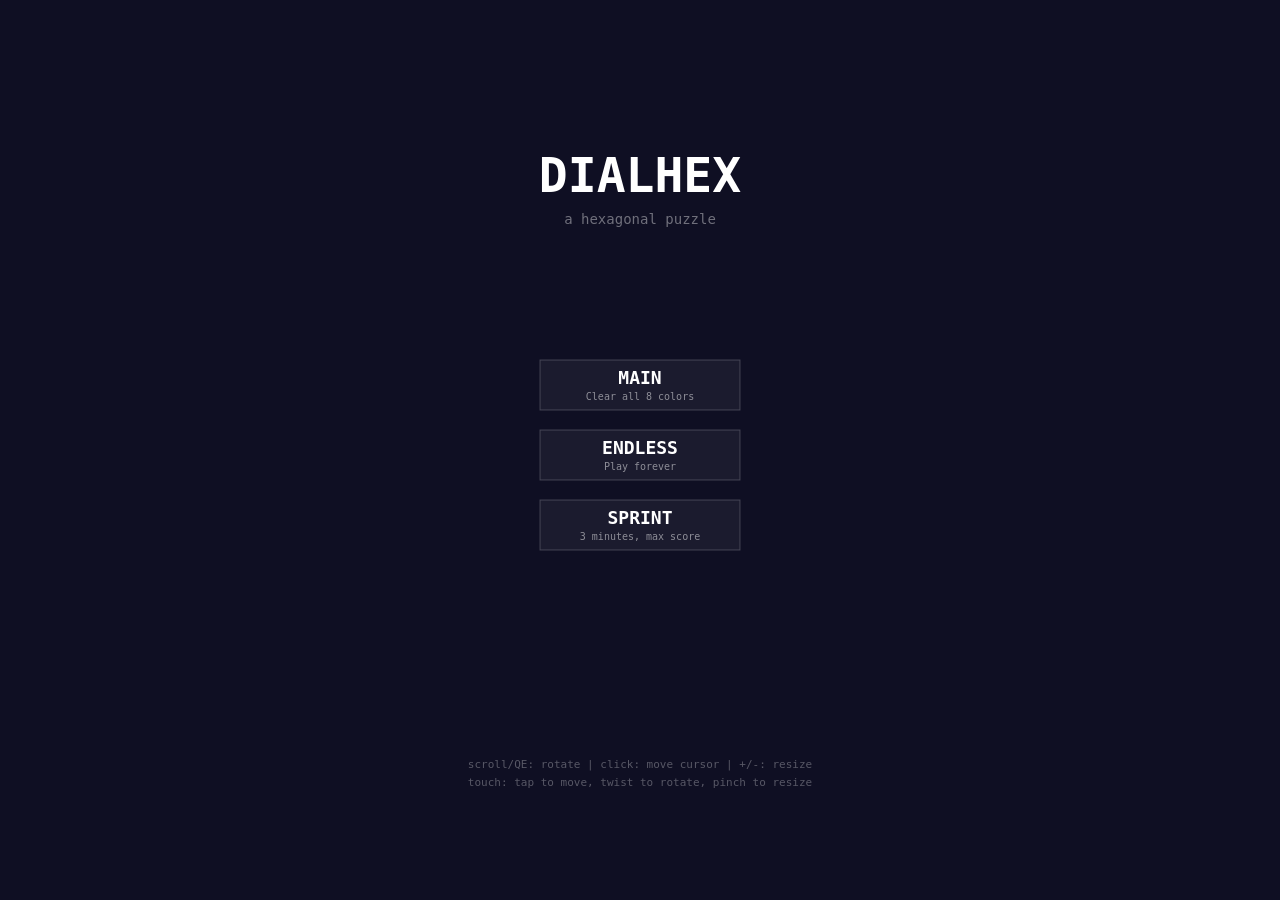
==== index.html @ 10b9d660 "Initial commit" ====
<!DOCTYPE html>
<html lang="en">
<head>
  <meta charset="UTF-8">
  <meta name="viewport" content="width=device-width, initial-scale=1.0, user-scalable=no, viewport-fit=cover">
  <meta name="apple-mobile-web-app-capable" content="yes">
  <meta name="apple-mobile-web-app-status-bar-style" content="black-translucent">
  <meta name="theme-color" content="#0f0f23">
  <link rel="manifest" href="manifest.json">
  <title>Dialhex</title>
  <style>
    * {
      margin: 0;
      padding: 0;
      box-sizing: border-box;
    }
    html, body {
      width: 100%;
      height: 100%;
      overflow: hidden;
      background: #0f0f23;
      touch-action: none;
      -webkit-touch-callout: none;
      -webkit-user-select: none;
      user-select: none;
    }
    canvas {
      display: block;
      width: 100%;
      height: 100%;
    }
    #loading {
      position: fixed;
      top: 0; left: 0; right: 0; bottom: 0;
      display: flex;
      align-items: center;
      justify-content: center;
      background: #0f0f23;
      color: rgba(255, 255, 255, 0.4);
      font-family: monospace;
      font-size: 14px;
      z-index: 10;
      transition: opacity 0.3s;
    }
    #loading.hidden {
      opacity: 0;
      pointer-events: none;
    }
    @keyframes pulse {
      0%, 100% { opacity: 0.4; }
      50% { opacity: 1; }
    }
    #loading span {
      animation: pulse 1.5s ease-in-out infinite;
    }
  </style>
</head>
<body>
  <div id="loading"><span>loading...</span></div>
  <canvas id="gameCanvas"></canvas>
  <script type="module">
    import './main.js';
    // Hide loading screen once module is loaded
    document.getElementById('loading').classList.add('hidden');
    setTimeout(() => document.getElementById('loading').remove(), 300);
  </script>
</body>
</html>
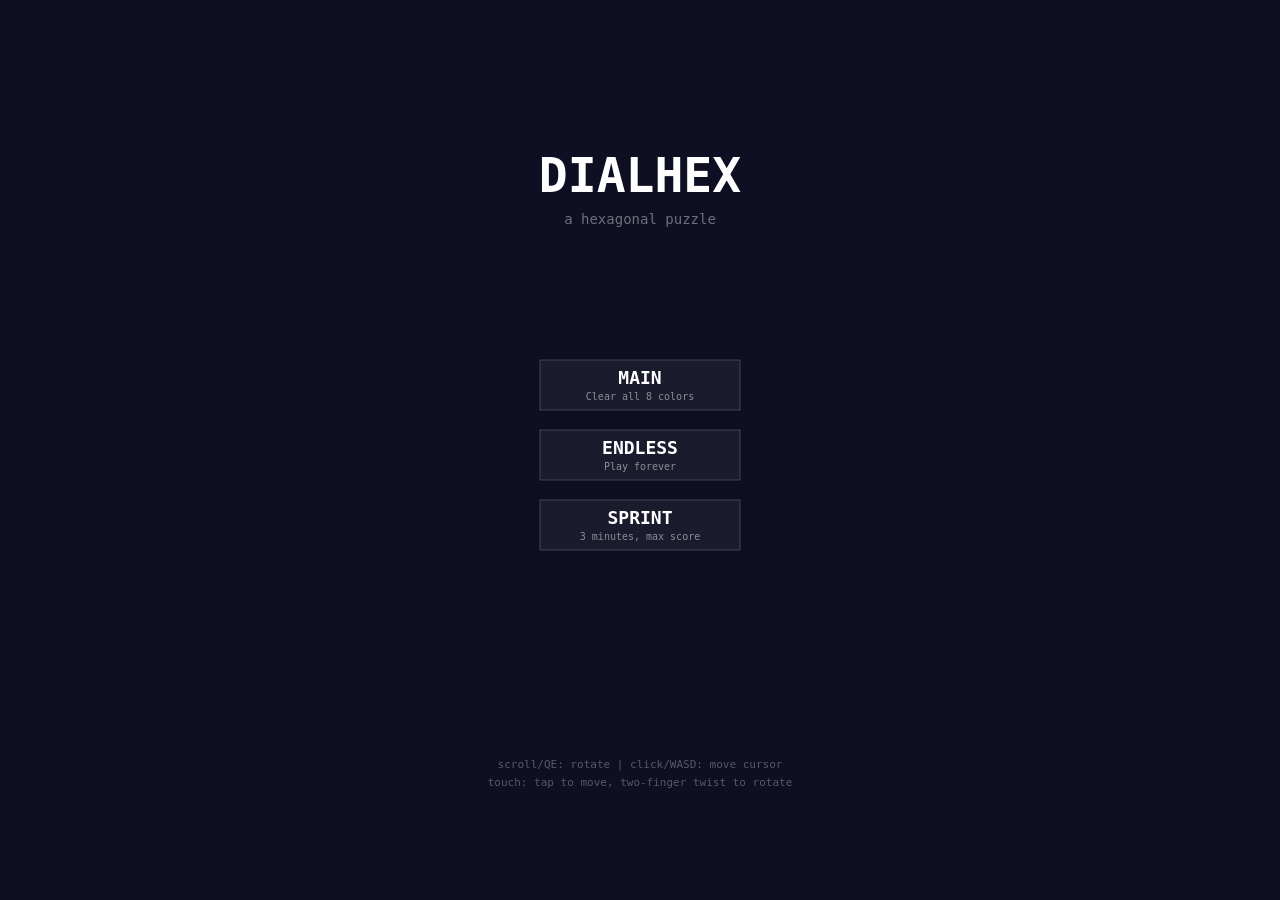
==== commit f3c7bc9d: "Fix touch: add touch-action:none to canvas, prevent ghost clicks The canvas element was missing touc" ====
--- a/index.html
+++ b/index.html
@@ -28,6 +28,7 @@
       display: block;
       width: 100%;
       height: 100%;
+      touch-action: none;
     }
     #loading {
       position: fixed;
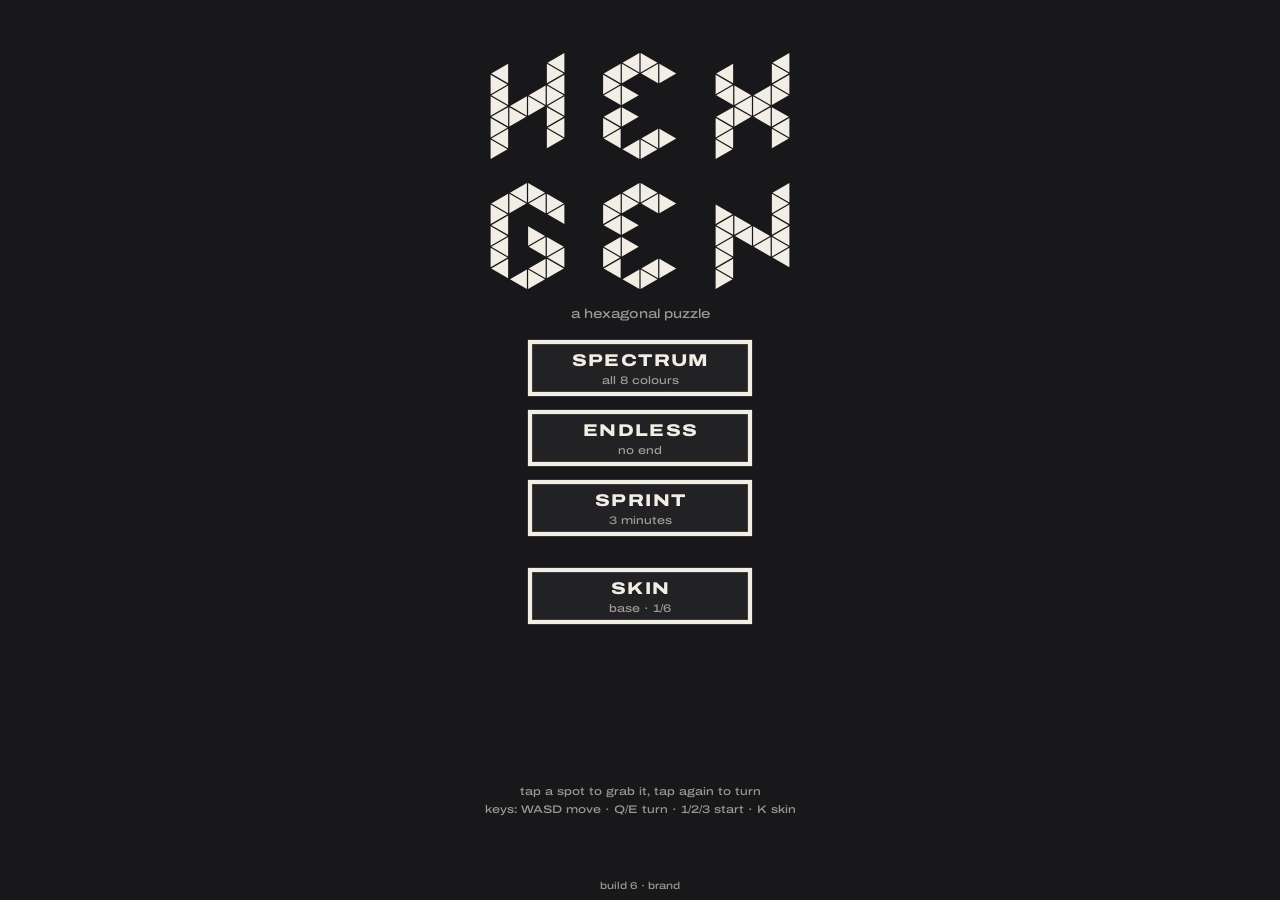
==== commit 4c6c645a: "Hexgen: skins, fonts and new web UI; iOS online co-op, versus, TV and store kit Brings in the work t" ====
--- a/index.html
+++ b/index.html
@@ -5,9 +5,13 @@
   <meta name="viewport" content="width=device-width, initial-scale=1.0, user-scalable=no, viewport-fit=cover">
   <meta name="apple-mobile-web-app-capable" content="yes">
   <meta name="apple-mobile-web-app-status-bar-style" content="black-translucent">
-  <meta name="theme-color" content="#0f0f23">
+  <meta name="theme-color" content="#18181A">
   <link rel="manifest" href="manifest.json">
   <title>Dialhex</title>
+  <link rel="preload" href="skins.json" as="fetch" crossorigin>
+  <link rel="preload" href="fonts/DialhexArchivoExpanded-ExtraBold.woff2" as="font" type="font/woff2" crossorigin>
+  <link rel="preload" href="fonts/DialhexArchivoExpanded-Medium.woff2" as="font" type="font/woff2" crossorigin>
+  <link rel="preload" href="fonts/DialhexJetBrainsMono-Bold.woff2" as="font" type="font/woff2" crossorigin>
   <style>
     * {
       margin: 0;
@@ -18,7 +22,7 @@
       width: 100%;
       height: 100%;
       overflow: hidden;
-      background: #0f0f23;
+      background: #18181A;
       touch-action: none;
       -webkit-touch-callout: none;
       -webkit-user-select: none;
@@ -36,10 +40,11 @@
       display: flex;
       align-items: center;
       justify-content: center;
-      background: #0f0f23;
-      color: rgba(255, 255, 255, 0.4);
-      font-family: monospace;
-      font-size: 14px;
+      background: #18181A;
+      color: #F2EEE6;
+      font-family: system-ui, sans-serif;
+      font-weight: 500;
+      font-size: 13px;
       z-index: 10;
       transition: opacity 0.3s;
     }
@@ -57,11 +62,11 @@
   </style>
 </head>
 <body>
-  <div id="loading"><span>loading...</span></div>
+  <div id="loading"><span>loading</span></div>
   <canvas id="gameCanvas"></canvas>
   <script type="module">
     import './main.js';
-    // Hide loading screen once module is loaded
+    // main.js waits for skins.json and the fonts, so this runs once they're ready
     document.getElementById('loading').classList.add('hidden');
     setTimeout(() => document.getElementById('loading').remove(), 300);
   </script>
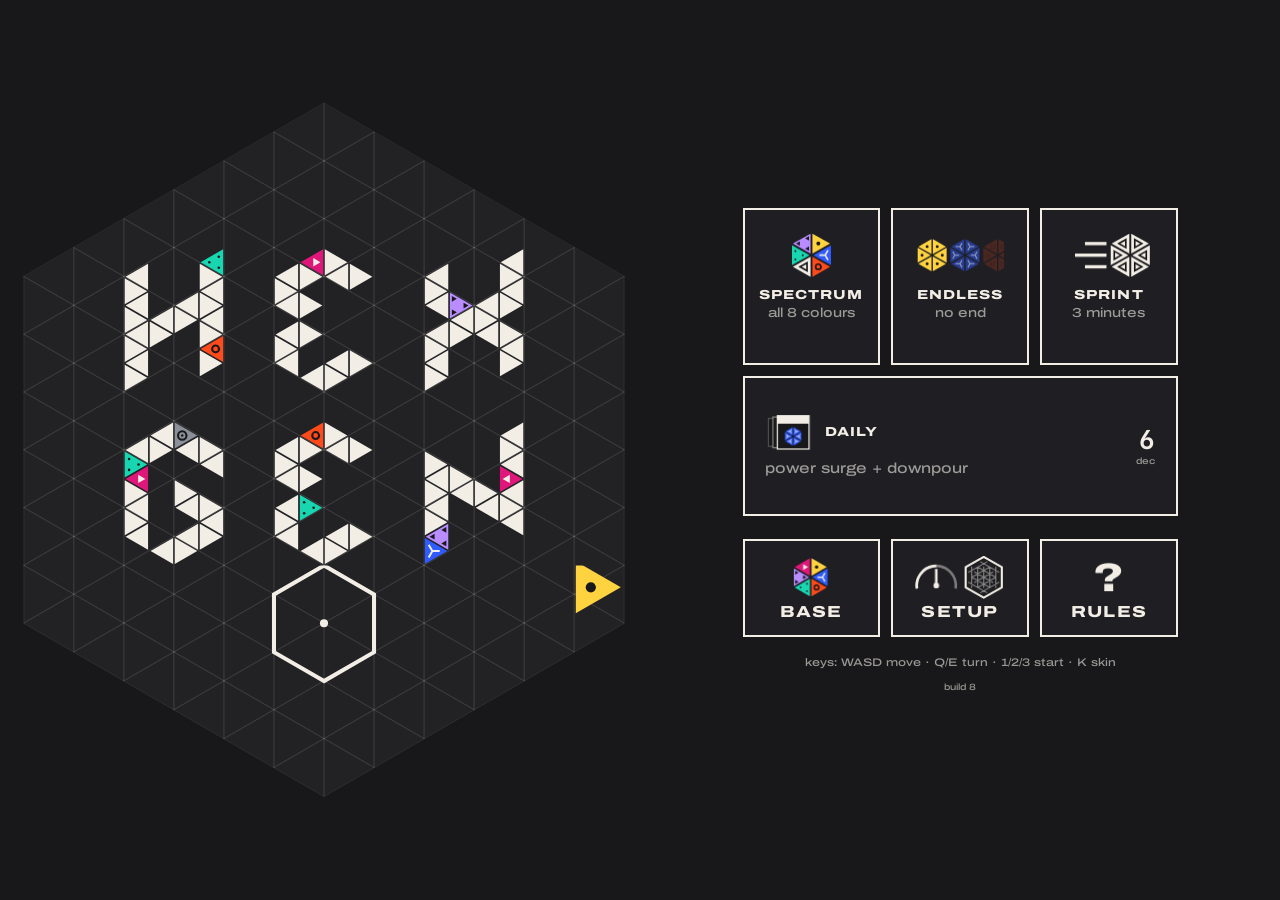
==== commit 9d16d659: "Bring the iOS app's UI and rules to the web game Replace the canvas menu with HTML menus and cards, " ====
--- a/index.html
+++ b/index.html
@@ -8,6 +8,7 @@
   <meta name="theme-color" content="#18181A">
   <link rel="manifest" href="manifest.json">
   <title>Dialhex</title>
+  <link rel="stylesheet" href="ui.css">
   <link rel="preload" href="skins.json" as="fetch" crossorigin>
   <link rel="preload" href="fonts/DialhexArchivoExpanded-ExtraBold.woff2" as="font" type="font/woff2" crossorigin>
   <link rel="preload" href="fonts/DialhexArchivoExpanded-Medium.woff2" as="font" type="font/woff2" crossorigin>
@@ -63,7 +64,10 @@
 </head>
 <body>
   <div id="loading"><span>loading</span></div>
-  <canvas id="gameCanvas"></canvas>
+  <canvas id="gameCanvas" aria-label="the bin"></canvas>
+  <div id="ui"></div>
+  <canvas id="fx" aria-hidden="true"></canvas>
+  <div id="announce" role="status" aria-live="polite"></div>
   <script type="module">
     import './main.js';
     // main.js waits for skins.json and the fonts, so this runs once they're ready
--- a/ui.css
+++ b/ui.css
@@ -0,0 +1,638 @@
+/* ui.css — Menus and cards. Colours and fonts come from the active skin (skins.js sets them). */
+
+:root {
+  --bg: #18181A;
+  --bg-rgb: 24, 24, 26;
+  --empty: #222225;
+  --empty-rgb: 34, 34, 37;
+  --ink: #F2EEE6;
+  --ink-rgb: 242, 238, 230;
+  --ink-dim: rgba(var(--ink-rgb), 0.6);
+  --font-display: system-ui;
+  --font-text: system-ui;
+  --font-digits: ui-monospace;
+  --font-scale: 1;
+  --line: 2px;
+  --heavy: 4px;
+}
+
+#gameCanvas, #fx {
+  position: fixed;
+  inset: 0;
+}
+
+#fx {
+  pointer-events: none;
+  z-index: 3;
+}
+
+#ui {
+  position: fixed;
+  inset: 0;
+  z-index: 2;
+  pointer-events: none;
+  color: var(--ink);
+  font-family: var(--font-text);
+}
+
+#ui button, #ui .scroll, #ui .card, #ui .pause, #ui .hint {
+  pointer-events: auto;
+}
+
+#announce {
+  position: fixed;
+  width: 1px;
+  height: 1px;
+  overflow: hidden;
+  clip-path: inset(50%);
+}
+
+#ui button {
+  font: inherit;
+  color: inherit;
+  border-radius: 0;
+  -webkit-tap-highlight-color: transparent;
+  touch-action: manipulation;
+}
+
+/* Buttons: outlined and sharp-cornered; the selected one takes the heavy weight */
+.face {
+  display: flex;
+  align-items: center;
+  justify-content: center;
+  background: var(--empty);
+  border: var(--line) solid var(--ink);
+  cursor: pointer;
+  flex: none;
+}
+
+.face:hover, .face:focus-visible, .face.selected {
+  border-width: var(--heavy);
+  outline: none;
+}
+
+.face:active {
+  background: rgba(var(--ink-rgb), 0.12);
+}
+
+.tracked {
+  font-family: var(--font-display);
+  letter-spacing: 0.08em;
+  white-space: nowrap;
+}
+
+.tracked.small {
+  font-size: calc(11px * var(--font-scale));
+}
+
+.dim { color: var(--ink-dim); }
+
+.row {
+  display: flex;
+  justify-content: center;
+}
+
+/* ===== Menu ===== */
+
+.menu {
+  position: absolute;
+  display: flex;
+  justify-content: center;
+}
+
+.menu.under {
+  left: 0;
+  right: 0;
+  bottom: 10px;
+  padding: 0 16px;
+}
+
+.menu.under .menu-column { height: 100%; }
+.menu.under .hint { margin-top: auto; }
+
+.menu.beside {
+  right: 0;
+  top: 0;
+  bottom: 0;
+  align-items: center;
+  padding: 0 16px;
+}
+
+.menu-column {
+  display: flex;
+  flex-direction: column;
+  align-items: center;
+}
+
+/* The demo shows faintly through the buttons */
+.menu .face {
+  background: rgba(var(--empty-rgb), 0.82);
+}
+
+.tile {
+  flex-direction: column;
+  gap: 4px;
+  padding: 0 4px;
+  text-align: center;
+  min-width: 0;
+}
+
+.tile canvas {
+  flex: none;
+}
+
+.tile.game canvas {
+  margin-bottom: 4px;
+}
+
+.tile-label {
+  font-family: var(--font-display);
+  letter-spacing: 0.08em;
+  white-space: nowrap;
+}
+
+.tile-small {
+  font-family: var(--font-display);
+  font-size: calc(11px * var(--font-scale));
+  letter-spacing: 0.08em;
+  white-space: nowrap;
+  max-width: 100%;
+  overflow: hidden;
+}
+
+.tile-detail {
+  font-size: calc(9px * var(--font-scale));
+  color: var(--ink-dim);
+  white-space: nowrap;
+  max-width: 100%;
+  overflow: hidden;
+  text-overflow: ellipsis;
+}
+
+.tile-value {
+  font-family: var(--font-digits);
+  font-size: calc(10px * var(--font-scale));
+  line-height: 1.2;
+}
+
+.pair {
+  display: flex;
+  gap: 4px;
+}
+
+.tile.daily {
+  flex-direction: row;
+  justify-content: space-between;
+  gap: 10px;
+  text-align: left;
+}
+
+.daily-main {
+  display: flex;
+  flex-direction: column;
+  gap: 8px;
+  min-width: 0;
+}
+
+.daily-title {
+  display: flex;
+  align-items: center;
+  gap: 8px;
+}
+
+.tile-rules {
+  color: var(--ink-dim);
+  line-height: 1.3;
+}
+
+.daily-figure {
+  display: flex;
+  flex-direction: column;
+  align-items: flex-end;
+  gap: 2px;
+  flex: none;
+}
+
+.tile-figure {
+  font-family: var(--font-digits);
+  line-height: 1.1;
+}
+
+.lock {
+  font-size: calc(11px * var(--font-scale));
+  text-align: center;
+  line-height: 1.4;
+}
+
+.lock .dim {
+  font-size: calc(10px * var(--font-scale));
+}
+
+.hint {
+  margin-top: 6px;
+  font-size: calc(11px * var(--font-scale));
+  color: var(--ink-dim);
+  text-align: center;
+  line-height: 1.4;
+}
+
+.build {
+  font-size: calc(9px * var(--font-scale));
+  color: var(--ink-dim);
+}
+
+/* Each tile rises into place, staggered, as the menu opens */
+.menu.reveal .tile, .menu.reveal .hint {
+  animation: rise 0.32s cubic-bezier(0.2, 1.2, 0.4, 1) backwards;
+  animation-delay: calc(var(--order, 0) * 35ms + 120ms);
+}
+
+@keyframes rise {
+  from { opacity: 0; transform: translateY(14px); }
+}
+
+@keyframes fade {
+  from { opacity: 0; }
+}
+
+/* ===== Cards ===== */
+
+.scroll {
+  overflow-y: auto;
+  overscroll-behavior: contain;
+  touch-action: pan-y;
+  -webkit-overflow-scrolling: touch;
+  scrollbar-width: none;
+}
+
+.scroll::-webkit-scrollbar { display: none; }
+.scroll:focus { outline: none; }
+
+.card {
+  position: absolute;
+  inset: 0;
+  display: flex;
+  flex-direction: column;
+  background: rgba(var(--bg-rgb), 0.96);
+}
+
+.card.enter { animation: fade 0.18s ease-out; }
+
+.card.solid { background: rgba(var(--bg-rgb), 0.98); }
+
+.card-scroll {
+  flex: 1;
+  min-height: 0;
+  padding: 36px 24px;
+  display: flex;
+  flex-direction: column;
+}
+
+.card-column {
+  width: 100%;
+  max-width: 440px;
+  margin: auto;
+  display: flex;
+  flex-direction: column;
+}
+
+.card h1 {
+  font-family: var(--font-display);
+  font-size: calc(30px * var(--font-scale));
+  font-weight: normal;
+}
+
+.card h2, .card h3, .card h4 {
+  font-weight: normal;
+}
+
+/* Setup */
+.setup {
+  align-items: center;
+  gap: 14px;
+  max-width: 300px;
+}
+
+.setup-row {
+  width: 100%;
+  display: flex;
+  flex-direction: column;
+  gap: 6px;
+}
+
+.setup-row h2:empty { display: none; }
+
+.row.even { gap: 8px; }
+.row.even .face { flex: 1 1 0; min-width: 0; }
+
+.choice:not(.selected) .tile-small {
+  color: var(--ink-dim);
+}
+
+.summary {
+  font-size: calc(12px * var(--font-scale));
+  color: var(--ink-dim);
+  text-align: center;
+  line-height: 1.4;
+}
+
+/* How to play */
+.howto-head {
+  flex: none;
+  padding: 28px 24px 0;
+  display: flex;
+  flex-direction: column;
+  gap: 14px;
+  align-items: center;
+}
+
+.howto-head h1 {
+  width: 100%;
+  max-width: 440px;
+}
+
+.tabs {
+  display: flex;
+  gap: 6px;
+  width: 100%;
+  max-width: 440px;
+}
+
+.tab {
+  flex: 1 1 auto;
+  height: 36px;
+  padding: 0 2px;
+  background: none;
+  border: none;
+  border-bottom: var(--line) solid rgba(var(--ink-rgb), 0.2);
+  cursor: pointer;
+  color: var(--ink-dim) !important;
+  font-family: var(--font-display) !important;
+  font-size: calc(10px * var(--font-scale)) !important;
+  letter-spacing: 0.08em;
+}
+
+.tab.selected, .tab:hover, .tab:focus-visible {
+  color: var(--ink) !important;
+  border-bottom: var(--heavy) solid var(--ink);
+  outline: none;
+}
+
+.howto-rules {
+  flex: 1;
+  min-height: 0;
+  padding: 18px 24px 24px;
+}
+
+.howto-rules .card-column {
+  margin: 0 auto;
+  gap: 22px;
+}
+
+.lead {
+  font-size: calc(14px * var(--font-scale));
+  color: var(--ink-dim);
+  line-height: 1.5;
+}
+
+.rule {
+  display: flex;
+  gap: 16px;
+  align-items: flex-start;
+}
+
+.rule-art {
+  flex: none;
+  width: 56px;
+  display: flex;
+  justify-content: center;
+}
+
+.rule-text {
+  flex: 1;
+  min-width: 0;
+  padding-top: 2px;
+}
+
+.rule h3 {
+  font-family: var(--font-display);
+  font-size: calc(16px * var(--font-scale));
+  margin-bottom: 6px;
+}
+
+.rule p {
+  font-size: calc(14px * var(--font-scale));
+  line-height: 1.5;
+  color: var(--ink-dim);
+}
+
+.keys {
+  margin-top: 10px;
+  border-spacing: 0 8px;
+  border-collapse: separate;
+}
+
+.keys th {
+  font-weight: normal;
+  text-align: left;
+  vertical-align: baseline;
+  padding-right: 16px;
+  font-size: calc(13px * var(--font-scale));
+  color: var(--ink-dim);
+  white-space: nowrap;
+}
+
+.keys td {
+  font-family: var(--font-display);
+  font-size: calc(13px * var(--font-scale));
+  white-space: pre-wrap;
+  vertical-align: baseline;
+}
+
+.howto-foot {
+  flex: none;
+  display: flex;
+  justify-content: center;
+  padding: 14px 24px;
+  border-top: 1px solid rgba(var(--ink-rgb), 0.12);
+}
+
+.modifier-group {
+  display: flex;
+  flex-direction: column;
+  gap: 14px;
+}
+
+.modifier {
+  display: flex;
+  gap: 12px;
+  align-items: flex-start;
+}
+
+.modifier canvas { flex: none; }
+
+.modifier h3, .modifier h4 {
+  font-family: var(--font-display);
+  font-size: calc(14px * var(--font-scale));
+  margin-bottom: 3px;
+}
+
+.modifier p {
+  font-size: calc(13px * var(--font-scale));
+  line-height: 1.4;
+  color: var(--ink-dim);
+}
+
+/* Daily */
+.daily-intro {
+  gap: 22px;
+}
+
+.daily-head {
+  display: flex;
+  align-items: center;
+  gap: 12px;
+}
+
+.daily-intro .body {
+  font-size: calc(15px * var(--font-scale));
+  line-height: 1.5;
+}
+
+.today {
+  display: flex;
+  flex-direction: column;
+  gap: 18px;
+}
+
+.modifier.large { align-items: center; gap: 14px; }
+
+.modifier.large h3 {
+  font-size: calc(17px * var(--font-scale));
+}
+
+.modifier.large p {
+  font-size: calc(14px * var(--font-scale));
+}
+
+.points {
+  list-style: none;
+  display: flex;
+  flex-direction: column;
+  gap: 8px;
+  font-size: calc(13px * var(--font-scale));
+  line-height: 1.4;
+  color: var(--ink-dim);
+}
+
+.points li::before {
+  content: '·';
+  margin-right: 8px;
+}
+
+.row.buttons {
+  gap: 12px;
+  margin-top: 8px;
+}
+
+/* ===== Pause ===== */
+
+.pause {
+  position: absolute;
+  inset: 0;
+  display: flex;
+  flex-direction: column;
+  align-items: center;
+  justify-content: center;
+  gap: 24px;
+  background: rgba(var(--bg-rgb), 0.75);
+}
+
+.pause.enter { animation: fade 0.14s ease-out; }
+
+.pause.solid { background: var(--bg); }
+
+.pause h1, .verdict h1 {
+  font-family: var(--font-display);
+  font-weight: normal;
+}
+
+.pause h1 { font-size: calc(32px * var(--font-scale)); }
+
+/* ===== Result ===== */
+
+.result {
+  position: absolute;
+  inset: 0;
+  animation: fade 0.35s ease-out 0.25s backwards;
+}
+
+.result .above {
+  position: absolute;
+  left: 0;
+  right: 0;
+  top: 0;
+  display: flex;
+  align-items: flex-end;
+  justify-content: center;
+}
+
+.result .below {
+  position: absolute;
+  left: 0;
+  right: 0;
+  bottom: 12px;
+  overflow: auto;
+}
+
+.result.beside {
+  right: 0;
+  inset-block: 0;
+  inset-inline-end: 0;
+  display: flex;
+  flex-direction: column;
+  align-items: center;
+  justify-content: center;
+  gap: 16px;
+  padding: 0 16px;
+}
+
+.verdict {
+  display: flex;
+  flex-direction: column;
+  align-items: center;
+  gap: 6px;
+  text-align: center;
+}
+
+.verdict h1 { font-size: calc(36px * var(--font-scale)); }
+
+.verdict .score {
+  font-family: var(--font-digits);
+  font-size: calc(28px * var(--font-scale));
+}
+
+.verdict p { font-size: calc(16px * var(--font-scale)); }
+
+.details {
+  display: flex;
+  flex-direction: column;
+  align-items: center;
+  gap: 14px;
+  text-align: center;
+  font-size: calc(15px * var(--font-scale));
+}
+
+.daily-finish {
+  display: flex;
+  flex-direction: column;
+  gap: 6px;
+  font-size: calc(14px * var(--font-scale));
+  max-width: 260px;
+}
+
+@media (prefers-reduced-motion: reduce) {
+  .menu.reveal .tile, .menu.reveal .hint, .card.enter, .pause.enter, .result {
+    animation: none;
+  }
+}
